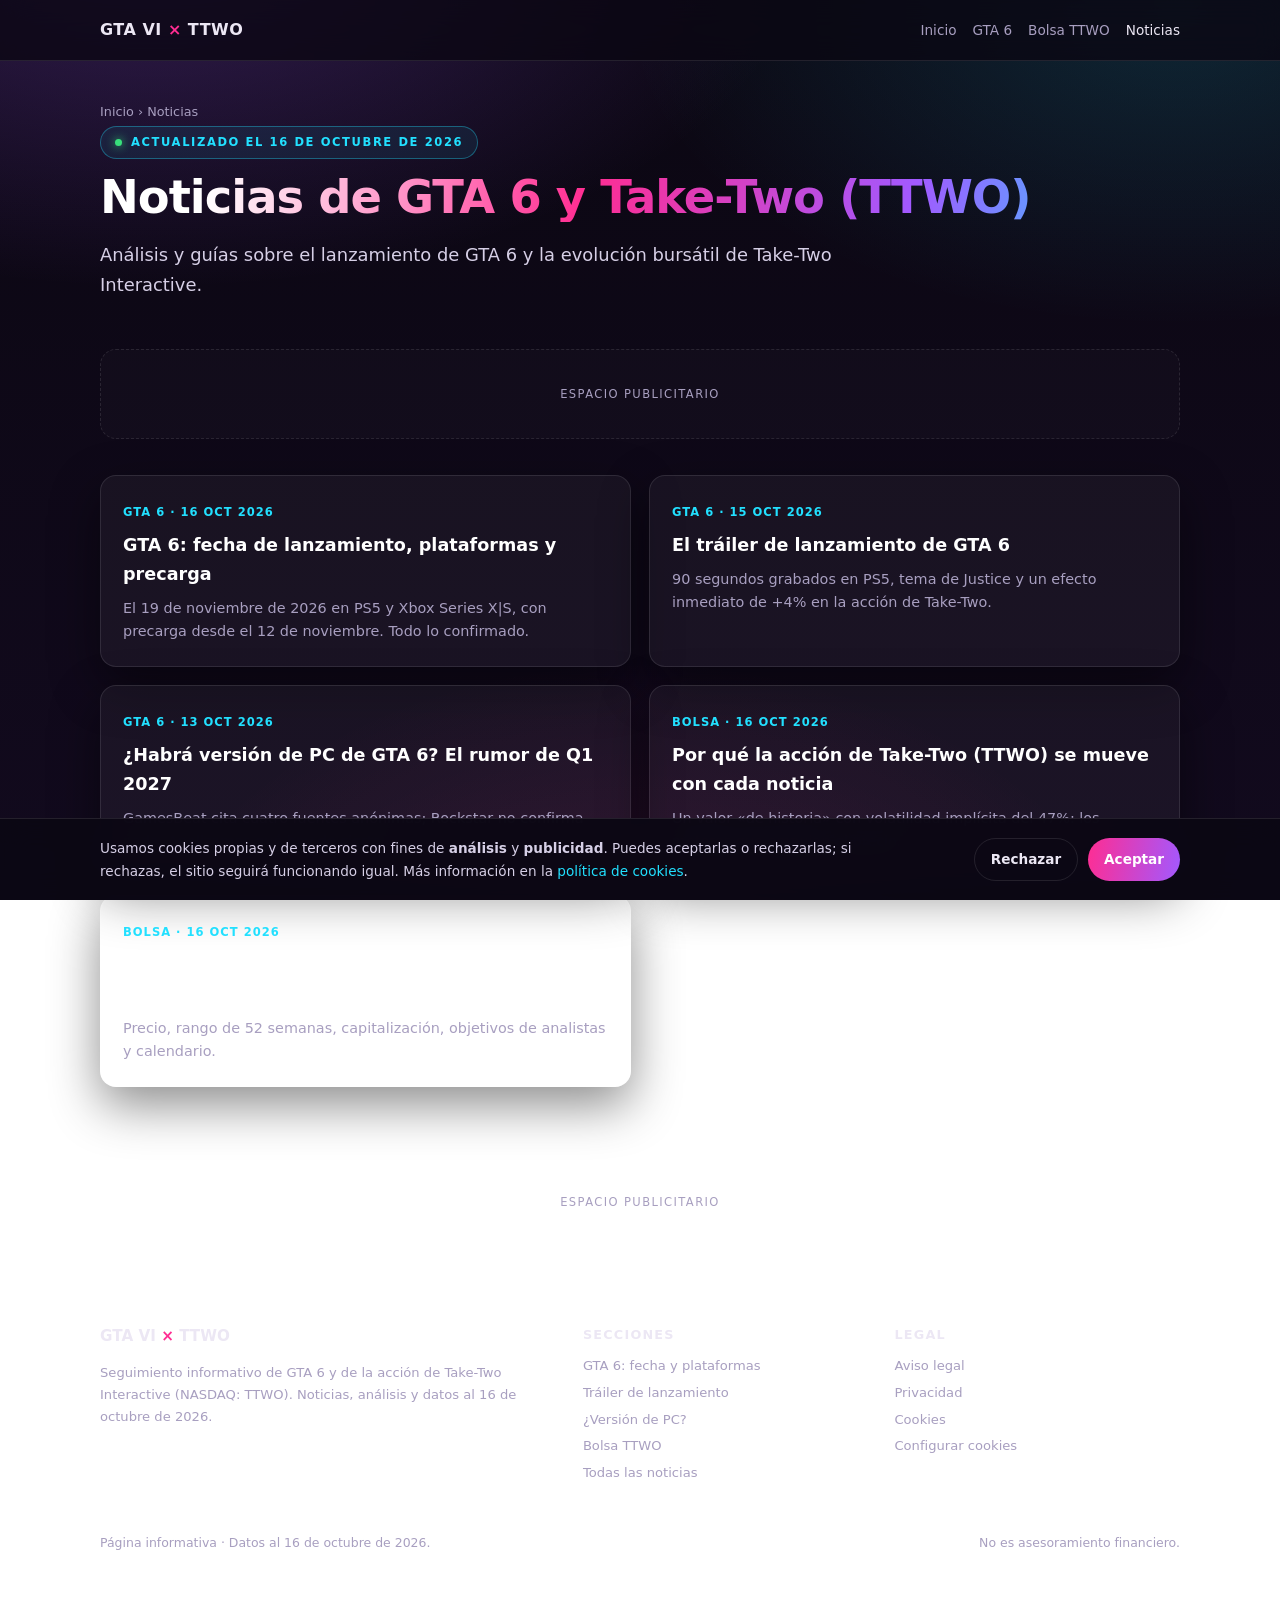
==== noticias/index.html @ 2c24399e "Convierte la web en sitio multi-página con SEO, RGPD y base de monetización - Extrae CSS/JS a assets" ====
<!DOCTYPE html>
<html lang="es">
<head>
<meta charset="UTF-8">
<meta name="viewport" content="width=device-width, initial-scale=1.0">
<title>Noticias de GTA 6 y Take-Two (TTWO) — octubre de 2026</title>
<meta name="description" content="Todas las noticias y análisis sobre GTA 6 y la acción de Take-Two Interactive (TTWO): lanzamiento, tráiler, versión de PC y bolsa.">
<link rel="canonical" href="https://lobato18.github.io/gta6-take-two/noticias/">
<meta name="robots" content="index,follow,max-image-preview:large">
<meta name="theme-color" content="#0b0712">
<link rel="icon" type="image/svg+xml" href="../assets/favicon.svg">
<meta property="og:type" content="website">
<meta property="og:site_name" content="GTA 6 × TTWO">
<meta property="og:title" content="Noticias de GTA 6 y Take-Two (TTWO)">
<meta property="og:description" content="Lanzamiento, tráiler, versión de PC y bolsa de TTWO.">
<meta property="og:url" content="https://lobato18.github.io/gta6-take-two/noticias/">
<meta property="og:locale" content="es_ES">
<meta name="twitter:card" content="summary">
<link rel="stylesheet" href="../assets/css/site.css">
<script>window.SITE_BASE="../";</script>
<script defer src="../assets/js/config.js"></script>
<script defer src="../assets/js/consent.js"></script>
<script defer src="../assets/js/analytics.js"></script>
<script defer src="../assets/js/ads.js"></script>
<script type="application/ld+json">
{
  "@context":"https://schema.org",
  "@type":"CollectionPage",
  "name":"Noticias de GTA 6 y Take-Two (TTWO)",
  "url":"https://lobato18.github.io/gta6-take-two/noticias/",
  "inLanguage":"es-ES"
}
</script>
</head>
<body>
<a class="skip-link" href="#main">Saltar al contenido</a>

<nav>
  <div class="wrap">
    <a class="brand" href="../index.html" style="color:inherit">GTA&nbsp;VI <span>×</span> TTWO</a>
    <div class="links">
      <a href="../index.html">Inicio</a>
      <a href="../gta-6/fecha-de-lanzamiento.html">GTA 6</a>
      <a href="../bolsa/ttwo-volatilidad.html">Bolsa TTWO</a>
      <a href="index.html" aria-current="page">Noticias</a>
    </div>
  </div>
</nav>

<main id="main">
<header class="article-hero">
  <div class="wrap">
    <p class="breadcrumb"><a href="../index.html">Inicio</a> › Noticias</p>
    <span class="kicker"><span class="dot"></span> Actualizado el 16 de octubre de 2026</span>
    <h1>Noticias de GTA 6 y Take-Two (TTWO)</h1>
    <p class="lede">Análisis y guías sobre el lanzamiento de GTA 6 y la evolución bursátil de Take-Two Interactive.</p>
  </div>
</header>

<div class="wrap"><div class="ad" data-slot="top"><div class="ad-inner">Espacio publicitario</div></div></div>

<section style="padding-top:10px">
  <div class="wrap">
    <div class="posts">
      <a class="post" href="../gta-6/fecha-de-lanzamiento.html">
        <span class="pdate">GTA 6 · 16 oct 2026</span>
        <h3>GTA 6: fecha de lanzamiento, plataformas y precarga</h3>
        <p>El 19 de noviembre de 2026 en PS5 y Xbox Series X|S, con precarga desde el 12 de noviembre. Todo lo confirmado.</p>
      </a>
      <a class="post" href="../gta-6/trailer-de-lanzamiento.html">
        <span class="pdate">GTA 6 · 15 oct 2026</span>
        <h3>El tráiler de lanzamiento de GTA 6</h3>
        <p>90 segundos grabados en PS5, tema de Justice y un efecto inmediato de +4% en la acción de Take-Two.</p>
      </a>
      <a class="post" href="../gta-6/version-pc.html">
        <span class="pdate">GTA 6 · 13 oct 2026</span>
        <h3>¿Habrá versión de PC de GTA 6? El rumor de Q1 2027</h3>
        <p>GamesBeat cita cuatro fuentes anónimas; Rockstar no confirma nada. Analizamos qué hay de cierto.</p>
      </a>
      <a class="post" href="../bolsa/ttwo-volatilidad.html">
        <span class="pdate">Bolsa · 16 oct 2026</span>
        <h3>Por qué la acción de Take-Two (TTWO) se mueve con cada noticia</h3>
        <p>Un valor «de historia» con volatilidad implícita del 47%: los motores que empujan el precio.</p>
      </a>
      <a class="post" href="../bolsa/datos-clave-ttwo.html">
        <span class="pdate">Bolsa · 16 oct 2026</span>
        <h3>Datos clave de TTWO: precio, objetivos y resultados de noviembre</h3>
        <p>Precio, rango de 52 semanas, capitalización, objetivos de analistas y calendario.</p>
      </a>
    </div>
  </div>
</section>

<div class="wrap"><div class="ad" data-slot="bottom"><div class="ad-inner">Espacio publicitario</div></div></div>
</main>

<footer>
  <div class="wrap">
    <div class="cols">
      <div>
        <div class="brandline">GTA&nbsp;VI <span>×</span> TTWO</div>
        <p>Seguimiento informativo de GTA 6 y de la acción de Take-Two Interactive (NASDAQ: TTWO). Noticias, análisis y datos al 16 de octubre de 2026.</p>
      </div>
      <div>
        <h4>Secciones</h4>
        <ul>
          <li><a href="../gta-6/fecha-de-lanzamiento.html">GTA 6: fecha y plataformas</a></li>
          <li><a href="../gta-6/trailer-de-lanzamiento.html">Tráiler de lanzamiento</a></li>
          <li><a href="../gta-6/version-pc.html">¿Versión de PC?</a></li>
          <li><a href="../bolsa/ttwo-volatilidad.html">Bolsa TTWO</a></li>
          <li><a href="index.html">Todas las noticias</a></li>
        </ul>
      </div>
      <div>
        <h4>Legal</h4>
        <ul>
          <li><a href="../legal/aviso-legal.html">Aviso legal</a></li>
          <li><a href="../legal/privacidad.html">Privacidad</a></li>
          <li><a href="../legal/cookies.html">Cookies</a></li>
          <li><a href="#" data-cookie-settings>Configurar cookies</a></li>
        </ul>
      </div>
    </div>
    <div class="bottom">
      <span>Página informativa · Datos al 16 de octubre de 2026.</span>
      <span>No es asesoramiento financiero.</span>
    </div>
  </div>
</footer>
</body>
</html>
---- assets/css/site.css ----
/* =====================================================================
   GTA 6 × Take-Two (TTWO) — hoja de estilos compartida
   ===================================================================== */
:root{
  --bg:#0b0712;
  --bg2:#120a1e;
  --panel:rgba(255,255,255,.045);
  --panel-brd:rgba(255,255,255,.10);
  --txt:#ece7f4;
  --muted:#a89fc0;
  --pink:#ff2d92;
  --purple:#a259ff;
  --cyan:#22e0ff;
  --green:#38e07b;
  --red:#ff5c6c;
  --yellow:#ffd34d;
  --radius:16px;
  --shadow:0 18px 50px rgba(0,0,0,.45);
}
*{box-sizing:border-box}
html{scroll-behavior:smooth}
body{
  margin:0;
  font-family:"Segoe UI",Roboto,system-ui,-apple-system,"Helvetica Neue",Arial,sans-serif;
  background:
    radial-gradient(1100px 600px at 12% -8%, rgba(162,89,255,.28), transparent 60%),
    radial-gradient(1000px 560px at 92% 2%, rgba(34,224,255,.14), transparent 55%),
    radial-gradient(900px 700px at 50% 120%, rgba(255,45,146,.16), transparent 60%),
    linear-gradient(180deg,var(--bg) 0%, var(--bg2) 100%);
  background-attachment:fixed;
  color:var(--txt);
  line-height:1.65;
  -webkit-font-smoothing:antialiased;
}
a{color:var(--cyan);text-decoration:none}
a:hover{text-decoration:underline}
img{max-width:100%;height:auto}
.wrap{max-width:1120px;margin:0 auto;padding:0 20px}
.skip-link{position:absolute;left:-9999px;top:0;background:var(--pink);color:#fff;padding:10px 16px;border-radius:0 0 10px 0;z-index:200}
.skip-link:focus{left:0}

/* NAV */
nav{
  position:sticky;top:0;z-index:50;
  backdrop-filter:blur(14px);
  background:rgba(11,7,18,.78);
  border-bottom:1px solid var(--panel-brd);
}
nav .wrap{display:flex;align-items:center;gap:18px;height:60px;flex-wrap:wrap}
nav .brand{font-weight:800;letter-spacing:.5px;font-size:1rem}
nav .brand span{color:var(--pink)}
nav .links{display:flex;gap:16px;flex-wrap:wrap;margin-left:auto;font-size:.85rem}
nav .links a{color:var(--muted)}
nav .links a:hover{color:var(--txt);text-decoration:none}
nav .links a[aria-current="page"]{color:var(--txt)}
@media(max-width:640px){nav .wrap{height:auto;padding-top:10px;padding-bottom:10px}nav .links{gap:12px;font-size:.8rem}}

/* HERO */
header.hero{padding:64px 0 40px;position:relative;overflow:hidden}
.kicker{
  display:inline-flex;align-items:center;gap:9px;
  font-size:.72rem;font-weight:700;letter-spacing:1.6px;text-transform:uppercase;
  color:var(--cyan);
  border:1px solid rgba(34,224,255,.35);
  background:rgba(34,224,255,.08);
  padding:6px 14px;border-radius:999px;
}
.dot{width:7px;height:7px;border-radius:50%;background:var(--green);box-shadow:0 0 10px var(--green);animation:pulse 1.8s infinite}
@keyframes pulse{0%,100%{opacity:1}50%{opacity:.35}}
h1{
  font-size:clamp(2.1rem,5.4vw,3.6rem);
  line-height:1.06;margin:20px 0 14px;font-weight:900;letter-spacing:-1px;
  background:linear-gradient(100deg,#fff 10%,var(--pink) 45%,var(--purple) 75%,var(--cyan));
  -webkit-background-clip:text;background-clip:text;color:transparent;
}
.lede{font-size:1.12rem;color:#d6cfe6;max-width:760px}
.meta-row{display:flex;gap:26px;flex-wrap:wrap;margin-top:22px;color:var(--muted);font-size:.85rem}
.meta-row b{color:var(--txt)}

/* Countdown */
.countdown{display:grid;grid-template-columns:repeat(4,1fr);gap:12px;margin:34px 0 6px;max-width:640px}
.cd-box{background:var(--panel);border:1px solid var(--panel-brd);border-radius:var(--radius);padding:16px 10px;text-align:center;box-shadow:var(--shadow)}
.cd-num{font-size:1.9rem;font-weight:900;color:#fff;line-height:1}
.cd-lbl{font-size:.68rem;text-transform:uppercase;letter-spacing:1.2px;color:var(--muted);margin-top:6px}
.cd-caption{font-size:.82rem;color:var(--muted);margin-top:6px}

/* SECTIONS */
section{padding:44px 0}
.sec-head{margin-bottom:26px}
.sec-tag{font-size:.72rem;font-weight:700;letter-spacing:1.8px;text-transform:uppercase;color:var(--pink)}
h2{font-size:clamp(1.5rem,3.4vw,2.15rem);margin:8px 0 10px;font-weight:850;letter-spacing:-.5px}
h3{font-size:1.05rem}
.sec-head p{color:var(--muted);max-width:780px;margin:0}

.grid{display:grid;gap:18px}
.g2{grid-template-columns:repeat(2,1fr)}
.g3{grid-template-columns:repeat(3,1fr)}
.g4{grid-template-columns:repeat(4,1fr)}
@media(max-width:900px){.g3,.g4{grid-template-columns:repeat(2,1fr)}}
@media(max-width:620px){.g2,.g3,.g4{grid-template-columns:1fr}.countdown{grid-template-columns:repeat(2,1fr)}}

.card{background:var(--panel);border:1px solid var(--panel-brd);border-radius:var(--radius);padding:22px;box-shadow:var(--shadow);position:relative;overflow:hidden}
.card::before{content:"";position:absolute;inset:0 0 auto 0;height:3px;background:linear-gradient(90deg,var(--pink),var(--purple),var(--cyan));opacity:.75}
.card h3{margin:4px 0 8px;font-size:1.05rem}
.card p{margin:0;color:var(--muted);font-size:.92rem}
.card .big{font-size:1.9rem;font-weight:900;color:#fff;line-height:1.1}
.card a.pill,.card h3 a{color:inherit}
.pill{display:inline-block;font-size:.68rem;font-weight:700;letter-spacing:.8px;text-transform:uppercase;padding:3px 10px;border-radius:999px;margin-bottom:10px}
.pill.ok{background:rgba(56,224,123,.14);color:var(--green);border:1px solid rgba(56,224,123,.3)}
.pill.rumor{background:rgba(255,211,77,.14);color:var(--yellow);border:1px solid rgba(255,211,77,.3)}
.pill.bad{background:rgba(255,92,108,.14);color:var(--red);border:1px solid rgba(255,92,108,.3)}
.pill.info{background:rgba(34,224,255,.12);color:var(--cyan);border:1px solid rgba(34,224,255,.3)}

/* TIMELINE */
.timeline{position:relative;margin-left:6px;padding-left:28px;border-left:2px solid rgba(162,89,255,.4)}
.tl-item{position:relative;padding:0 0 26px}
.tl-item:last-child{padding-bottom:0}
.tl-item::before{content:"";position:absolute;left:-37px;top:5px;width:14px;height:14px;border-radius:50%;background:var(--bg);border:3px solid var(--pink);box-shadow:0 0 12px rgba(255,45,146,.8)}
.tl-date{font-size:.76rem;font-weight:700;letter-spacing:.6px;color:var(--cyan);text-transform:uppercase}
.tl-item h4{margin:3px 0 6px;font-size:1.02rem}
.tl-item p{margin:0;color:var(--muted);font-size:.9rem}

/* CHART */
.chart-card{background:var(--panel);border:1px solid var(--panel-brd);border-radius:var(--radius);padding:22px;box-shadow:var(--shadow)}
.chart-top{display:flex;justify-content:space-between;align-items:flex-start;gap:16px;flex-wrap:wrap;margin-bottom:6px}
.price-now{font-size:2.5rem;font-weight:900;line-height:1}
.price-chg{font-size:1rem;font-weight:700}
.up{color:var(--green)} .down{color:var(--red)}
#chartWrap{position:relative;margin-top:6px}
#chartWrap svg{width:100%;height:auto;display:block;overflow:visible}
.ctip{position:absolute;pointer-events:none;opacity:0;transition:opacity .12s;background:rgba(15,9,26,.96);border:1px solid rgba(162,89,255,.5);border-radius:10px;padding:8px 12px;font-size:.8rem;white-space:nowrap;transform:translate(-50%,-125%);box-shadow:0 10px 30px rgba(0,0,0,.6);z-index:5}
.ctip b{color:#fff}
.legend{display:flex;gap:18px;flex-wrap:wrap;margin-top:12px;font-size:.78rem;color:var(--muted)}
.legend i{display:inline-block;width:11px;height:11px;border-radius:3px;margin-right:6px;vertical-align:-1px}
.events{margin-top:20px}
.event{display:grid;grid-template-columns:96px 1fr;gap:14px;padding:12px 0;border-top:1px solid var(--panel-brd);align-items:start}
.event:first-child{border-top:none}
.event .d{font-size:.78rem;font-weight:700;color:var(--muted);padding-top:2px}
.event .t strong{color:#fff}
.event .t{font-size:.9rem;color:var(--muted)}
.tag{display:inline-block;font-size:.64rem;font-weight:800;letter-spacing:.6px;text-transform:uppercase;padding:2px 8px;border-radius:999px;margin-right:8px;vertical-align:1px}
.tag.pos{background:rgba(56,224,123,.16);color:var(--green)}
.tag.neg{background:rgba(255,92,108,.16);color:var(--red)}
.tag.neu{background:rgba(255,255,255,.1);color:var(--muted)}

/* TABLE */
.tbl-wrap{overflow-x:auto;border:1px solid var(--panel-brd);border-radius:var(--radius);background:var(--panel)}
table{width:100%;border-collapse:collapse;font-size:.9rem;min-width:520px}
th,td{padding:13px 16px;text-align:left;border-bottom:1px solid var(--panel-brd)}
th{font-size:.7rem;text-transform:uppercase;letter-spacing:1.1px;color:var(--muted);font-weight:700;background:rgba(255,255,255,.02)}
tr:last-child td{border-bottom:none}
td b{color:#fff}

/* REASON CARDS */
.reason{display:flex;gap:14px;align-items:flex-start}
.reason .ic{flex:0 0 42px;height:42px;border-radius:12px;display:grid;place-items:center;font-size:1.2rem}
.ic.red{background:rgba(255,92,108,.14);border:1px solid rgba(255,92,108,.3)}
.ic.green{background:rgba(56,224,123,.14);border:1px solid rgba(56,224,123,.3)}
.reason h3{margin:0 0 4px;font-size:1rem}
.reason p{margin:0;color:var(--muted);font-size:.88rem}

/* SOURCES */
.src-grid{display:grid;grid-template-columns:repeat(2,1fr);gap:10px}
@media(max-width:700px){.src-grid{grid-template-columns:1fr}}
.src{display:block;padding:13px 16px;border:1px solid var(--panel-brd);border-radius:12px;background:rgba(255,255,255,.03);font-size:.85rem;color:var(--muted)}
.src b{color:#fff;display:block;font-size:.86rem;margin-bottom:2px}
.src:hover{border-color:rgba(34,224,255,.5);text-decoration:none}

/* NOTE / CALLOUTS */
.note{background:rgba(255,211,77,.07);border:1px solid rgba(255,211,77,.28);border-radius:var(--radius);padding:16px 18px;font-size:.85rem;color:#e8dfc7;margin-top:22px}
.note b{color:var(--yellow)}

/* ============ ARTÍCULOS ============ */
.article-hero{padding:40px 0 6px}
.breadcrumb{font-size:.8rem;color:var(--muted);margin:0 0 4px}
.breadcrumb a{color:var(--muted)}
.breadcrumb a:hover{color:var(--txt)}
.article-hero h1{font-size:clamp(1.8rem,4.4vw,2.9rem);margin-top:14px}
.article-meta{display:flex;gap:16px;flex-wrap:wrap;color:var(--muted);font-size:.83rem;margin-top:16px}
.article-meta b{color:var(--txt)}
.article-body{max-width:760px}
.article-body p{color:#d6cfe6}
.article-body ul,.article-body ol{color:#d6cfe6;padding-left:22px}
.article-body li{margin:6px 0}
.article-body h2{margin-top:38px}
.article-body h3{margin-top:28px;font-size:1.18rem}
.article-body blockquote{margin:22px 0;padding:14px 18px;border-left:3px solid var(--pink);background:var(--panel);border-radius:0 12px 12px 0;color:#d6cfe6}
.article-body blockquote p{margin:0}
.article-body figure{margin:24px 0}
.article-body figcaption{font-size:.8rem;color:var(--muted);margin-top:8px}
.article-body code{background:rgba(255,255,255,.07);padding:2px 6px;border-radius:6px;font-size:.88em}

.toc{background:var(--panel);border:1px solid var(--panel-brd);border-radius:var(--radius);padding:16px 20px;margin:26px 0;max-width:760px}
.toc h2{font-size:1rem;margin:0 0 8px}
.toc ol{margin:0;padding-left:20px;color:var(--muted);font-size:.9rem}

/* POST CARDS (listado) */
.posts{display:grid;gap:18px;grid-template-columns:repeat(2,1fr)}
@media(max-width:700px){.posts{grid-template-columns:1fr}}
.post{display:block;background:var(--panel);border:1px solid var(--panel-brd);border-radius:var(--radius);padding:22px;box-shadow:var(--shadow);color:var(--txt);transition:transform .15s,border-color .15s}
.post:hover{text-decoration:none;border-color:rgba(34,224,255,.5);transform:translateY(-2px)}
.post h3{color:#fff;margin:6px 0 8px;font-size:1.1rem}
.post p{color:var(--muted);font-size:.9rem;margin:0}
.post .pdate{font-size:.72rem;text-transform:uppercase;letter-spacing:1px;color:var(--cyan);font-weight:700}

.related{margin-top:40px}
.related h2{font-size:1.3rem}

/* ADS */
.ad{display:block;margin:26px 0;text-align:center}
.ad-inner{display:flex;align-items:center;justify-content:center;min-height:90px;border:1px dashed var(--panel-brd);border-radius:var(--radius);background:rgba(255,255,255,.02);color:var(--muted);font-size:.72rem;letter-spacing:1.4px;text-transform:uppercase}
.ad[data-loaded="1"] .ad-inner{display:none}

/* BOTONES */
.btn{display:inline-block;cursor:pointer;border:1px solid var(--panel-brd);background:transparent;color:var(--txt);font:inherit;font-size:.85rem;font-weight:700;padding:9px 16px;border-radius:999px}
.btn:hover{border-color:var(--cyan);text-decoration:none}
.btn.primary{background:linear-gradient(100deg,var(--pink),var(--purple));border:none;color:#fff}

/* COOKIE BANNER */
.cc{position:fixed;left:0;right:0;bottom:0;z-index:100;background:rgba(12,8,20,.97);border-top:1px solid var(--panel-brd);backdrop-filter:blur(14px);padding:18px 0}
.cc[hidden]{display:none}
.cc .wrap{display:flex;gap:18px;align-items:center;flex-wrap:wrap;justify-content:space-between}
.cc p{margin:0;font-size:.85rem;color:#d6cfe6;max-width:760px}
.cc .actions{display:flex;gap:10px;flex-wrap:wrap}

/* FOOTER */
footer{border-top:1px solid var(--panel-brd);margin-top:40px;padding:36px 0 44px;color:var(--muted);font-size:.82rem}
footer .cols{display:grid;grid-template-columns:1.6fr 1fr 1fr;gap:26px}
@media(max-width:700px){footer .cols{grid-template-columns:1fr}}
footer h4{color:var(--txt);font-size:.8rem;text-transform:uppercase;letter-spacing:1.2px;margin:0 0 10px}
footer ul{list-style:none;margin:0;padding:0}
footer li{margin:5px 0}
footer a{color:var(--muted)}
footer a:hover{color:var(--txt)}
footer .brandline{font-weight:800;color:var(--txt);font-size:.95rem;margin-bottom:8px}
footer .brandline span{color:var(--pink)}
footer .bottom{margin-top:26px;padding-top:18px;border-top:1px solid var(--panel-brd);display:flex;justify-content:space-between;gap:14px;flex-wrap:wrap;font-size:.78rem}
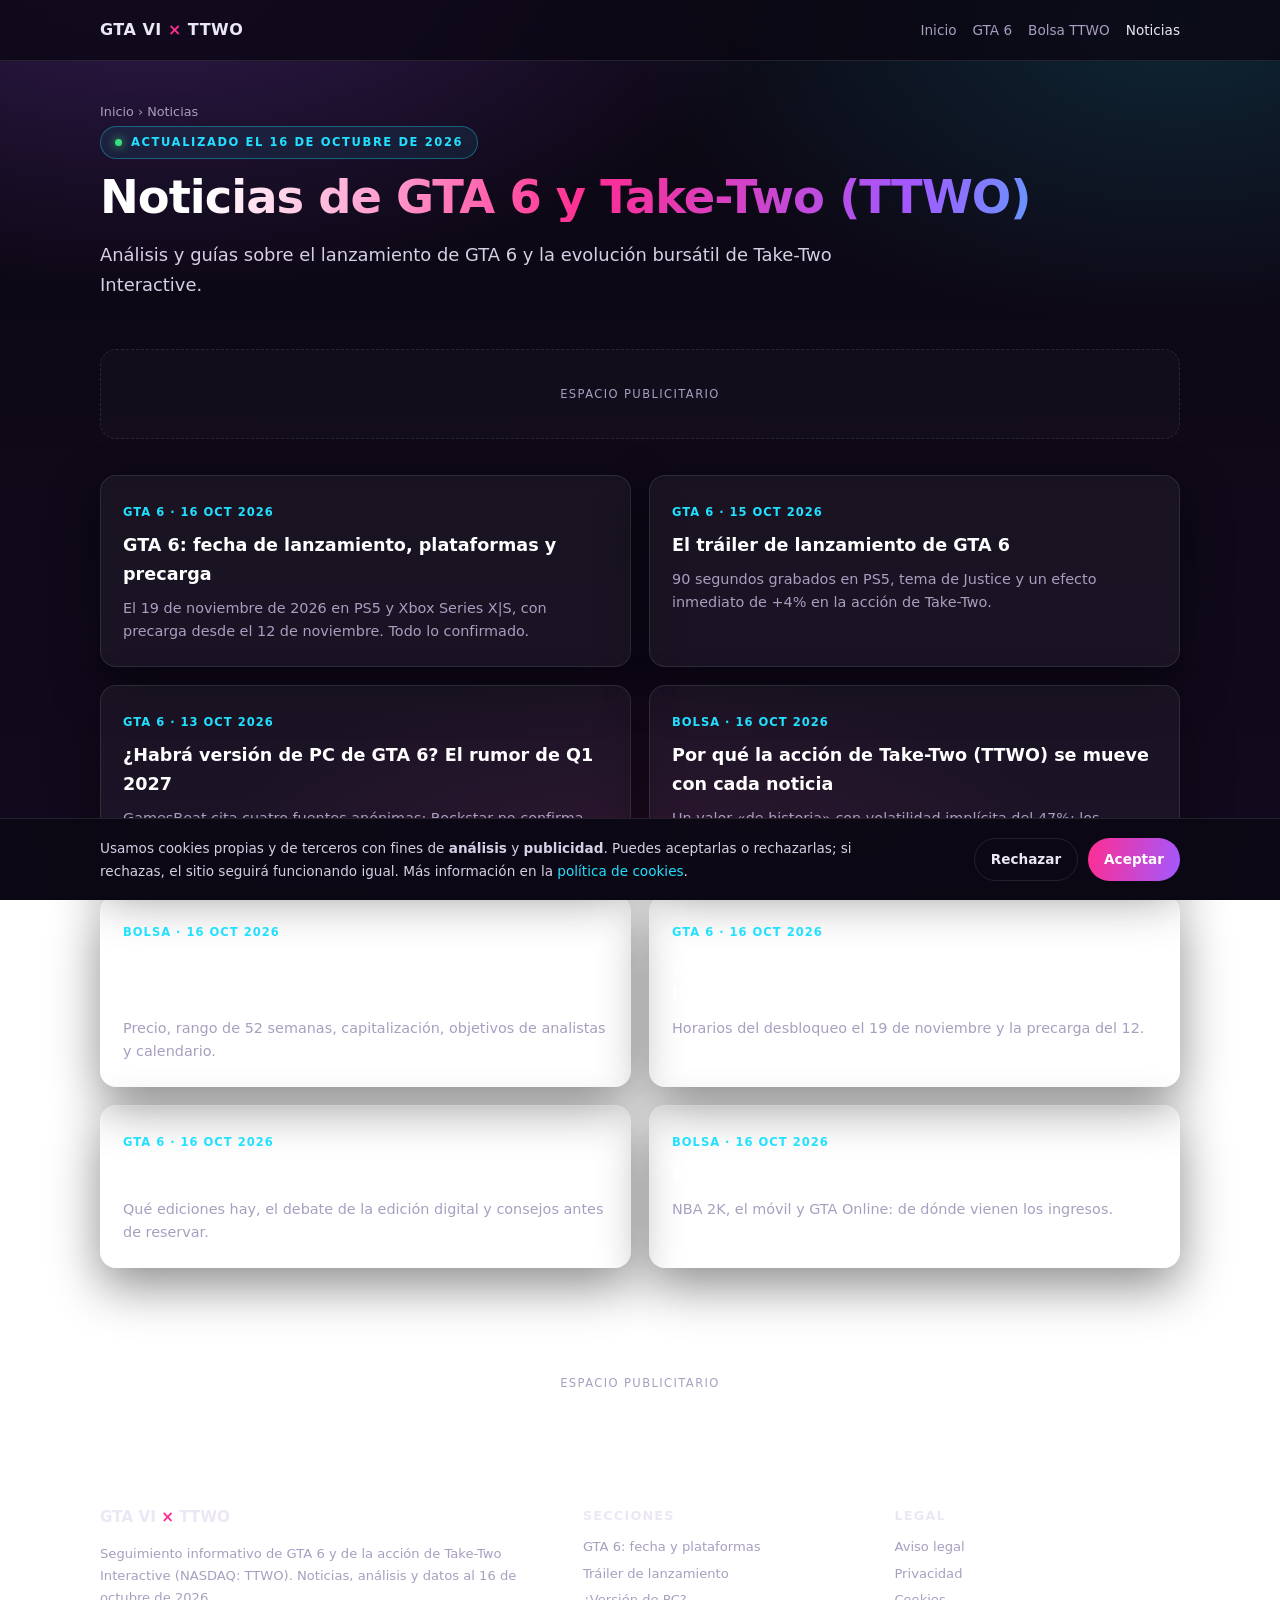
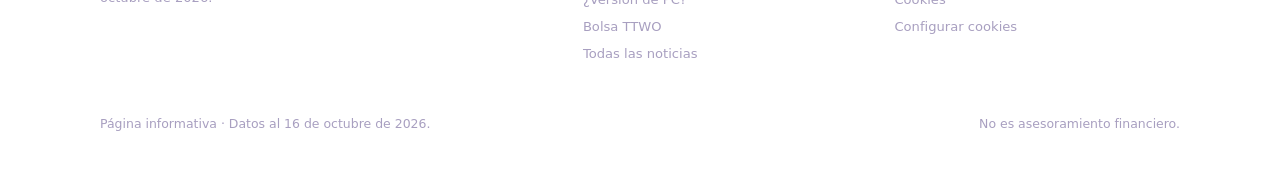
==== commit 79147645: "Añade 3 artículos SEO, completa datos legales y actualiza sitemap/listados" ====
--- a/noticias/index.html
+++ b/noticias/index.html
@@ -87,6 +87,21 @@
         <h3>Datos clave de TTWO: precio, objetivos y resultados de noviembre</h3>
         <p>Precio, rango de 52 semanas, capitalización, objetivos de analistas y calendario.</p>
       </a>
+      <a class="post" href="../gta-6/hora-de-lanzamiento.html">
+        <span class="pdate">GTA 6 · 16 oct 2026</span>
+        <h3>¿A qué hora sale GTA 6? Horarios del lanzamiento</h3>
+        <p>Horarios del desbloqueo el 19 de noviembre y la precarga del 12.</p>
+      </a>
+      <a class="post" href="../gta-6/preventa-ediciones.html">
+        <span class="pdate">GTA 6 · 16 oct 2026</span>
+        <h3>GTA 6: preventa, ediciones y precio</h3>
+        <p>Qué ediciones hay, el debate de la edición digital y consejos antes de reservar.</p>
+      </a>
+      <a class="post" href="../bolsa/negocio-take-two.html">
+        <span class="pdate">Bolsa · 16 oct 2026</span>
+        <h3>El negocio de Take-Two más allá de GTA 6</h3>
+        <p>NBA 2K, el móvil y GTA Online: de dónde vienen los ingresos.</p>
+      </a>
     </div>
   </div>
 </section>
